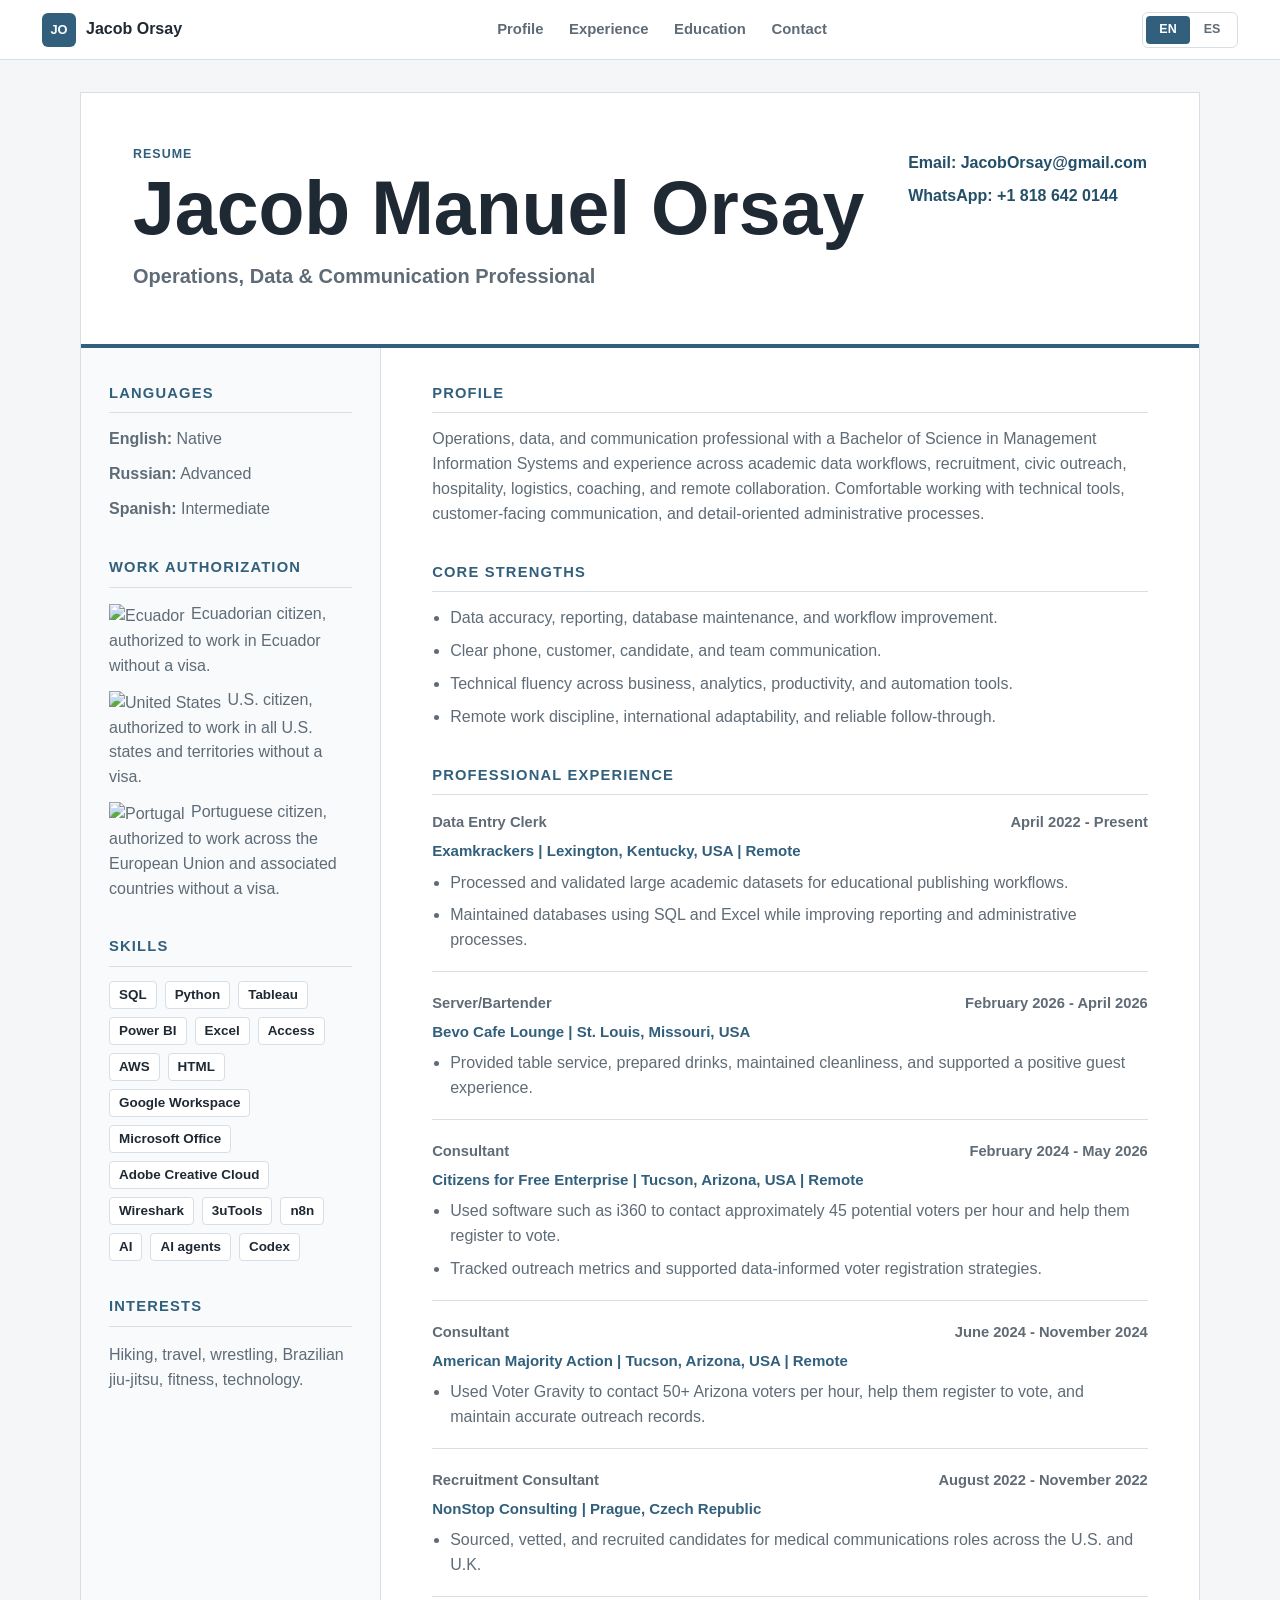
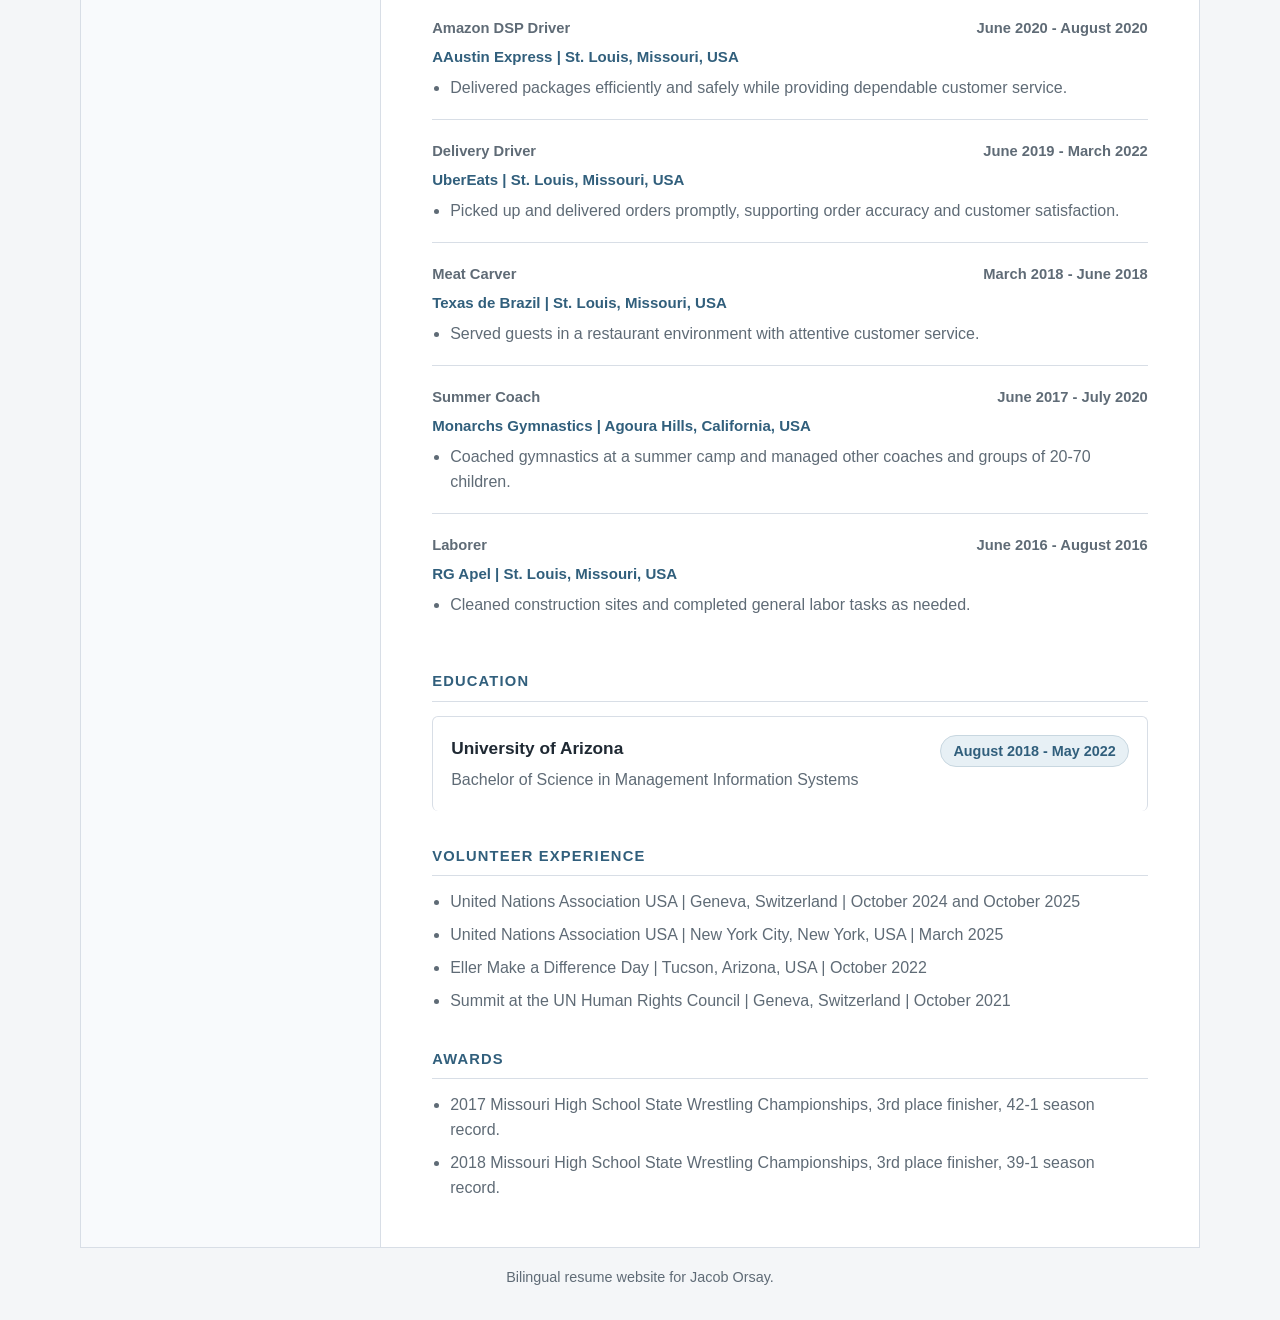
==== index.html @ 2559ca10 "Update index.html" ====
<!doctype html>
<html lang="en" data-language="en">
  <head>
    <meta charset="utf-8">
    <meta name="viewport" content="width=device-width, initial-scale=1">
    <title>Jacob Orsay | Resume</title>
    <meta
      name="description"
      content="Bilingual resume website for Jacob Orsay, focused on operations, data, communication, customer service, and remote collaboration."
    >
    <link rel="stylesheet" href="styles.css">
  </head>
  <body>
    <header class="site-header">
      <a class="brand" href="#top" aria-label="Jacob Orsay resume">
        <span class="brand-mark">JO</span>
        <span>Jacob Orsay</span>
      </a>
      <nav class="main-nav" aria-label="Primary navigation">
        <a href="#profile">
          <span class="lang-en">Profile</span>
          <span class="lang-es" hidden>Perfil</span>
        </a>
        <a href="#experience">
          <span class="lang-en">Experience</span>
          <span class="lang-es" hidden>Experiencia</span>
        </a>
        <a href="#education">
          <span class="lang-en">Education</span>
          <span class="lang-es" hidden>Educación</span>
        </a>
        <a href="#contact">
          <span class="lang-en">Contact</span>
          <span class="lang-es" hidden>Contacto</span>
        </a>
      </nav>
      <div class="language-toggle" aria-label="Language selector">
        <button class="language-option is-active" type="button" data-set-language="en" aria-pressed="true">EN</button>
        <button class="language-option" type="button" data-set-language="es" aria-pressed="false">ES</button>
      </div>
    </header>

    <main class="cv-page" id="top">
      <section class="cv-header">
        <div>
          <p class="kicker">
            <span class="lang-en">Resume</span>
            <span class="lang-es" hidden>Resumen Profesional</span>
          </p>
          <h1>Jacob Manuel Orsay</h1>
          <p class="headline">
            <span class="lang-en">Operations, Data & Communication Professional</span>
            <span class="lang-es" hidden>Profesional de Operaciones, Datos y Comunicación</span>
          </p>
        </div>
        <div class="contact-card" id="contact">
          <a href="mailto:JacobOrsay@gmail.com">Email: JacobOrsay@gmail.com</a>
          <a href="tel:+18186420144">WhatsApp: +1 818 642 0144</a>
        </div>
      </section>

      <div class="cv-layout">
        <aside class="sidebar" aria-label="Resume details">
          <section class="side-section">
            <h2>
              <span class="lang-en">Languages</span>
              <span class="lang-es" hidden>Idiomas</span>
            </h2>
            <ul class="plain-list">
              <li>
                <span class="lang-en"><strong>English:</strong> Native</span>
                <span class="lang-es" hidden><strong>Inglés:</strong> Nativo</span>
              </li>
              <li>
                <span class="lang-en"><strong>Russian:</strong> Advanced</span>
                <span class="lang-es" hidden><strong>Ruso:</strong> Avanzado</span>
              </li>
              <li>
                <span class="lang-en"><strong>Spanish:</strong> Intermediate</span>
                <span class="lang-es" hidden><strong>Español:</strong> Intermedio</span>
              </li>
            </ul>
          </section>

          <section class="side-section">
            <h2>
              <span class="lang-en">Work Authorization</span>
              <span class="lang-es" hidden>Autorización Laboral</span>
            </h2>
            <ul class="plain-list">
              <li>
                <span class="lang-en"><img src="https://cdn.jsdelivr.net/gh/lipis/flag-icons/flags/4x3/ec.svg" alt="Ecuador" style="width:1.2em;vertical-align:-0.15em;margin-right:0.4em;">Ecuadorian citizen, authorized to work in Ecuador without a visa.</span>
                <span class="lang-es" hidden><img src="https://cdn.jsdelivr.net/gh/lipis/flag-icons/flags/4x3/ec.svg" alt="Ecuador" style="width:1.2em;vertical-align:-0.15em;margin-right:0.4em;">Ciudadano ecuatoriano, autorizado para trabajar en Ecuador sin visa.</span>
              </li>
              <li>
                <span class="lang-en"><img src="https://cdn.jsdelivr.net/gh/lipis/flag-icons/flags/4x3/us.svg" alt="United States" style="width:1.2em;vertical-align:-0.15em;margin-right:0.4em;">U.S. citizen, authorized to work in all U.S. states and territories without a visa.</span>
                <span class="lang-es" hidden><img src="https://cdn.jsdelivr.net/gh/lipis/flag-icons/flags/4x3/us.svg" alt="United States" style="width:1.2em;vertical-align:-0.15em;margin-right:0.4em;">Ciudadano estadounidense, autorizado para trabajar en todos los estados y territorios de EE. UU. sin visa.</span>
              </li>
              <li>
                <span class="lang-en"><img src="https://cdn.jsdelivr.net/gh/lipis/flag-icons/flags/4x3/pt.svg" alt="Portugal" style="width:1.2em;vertical-align:-0.15em;margin-right:0.4em;">Portuguese citizen, authorized to work across the European Union and associated countries without a visa.</span>
                <span class="lang-es" hidden><img src="https://cdn.jsdelivr.net/gh/lipis/flag-icons/flags/4x3/pt.svg" alt="Portugal" style="width:1.2em;vertical-align:-0.15em;margin-right:0.4em;">Ciudadano portugués, autorizado para trabajar en la Unión Europea y países asociados sin visa.</span>
              </li>
            </ul>
          </section>

          <section class="side-section">
            <h2>
              <span class="lang-en">Skills</span>
              <span class="lang-es" hidden>Habilidades</span>
            </h2>
            <div class="skill-list" aria-label="Skills">
              <span>SQL</span>
              <span>Python</span>
              <span>Tableau</span>
              <span>Power BI</span>
              <span>Excel</span>
              <span>Access</span>
              <span>AWS</span>
              <span>HTML</span>
              <span>Google Workspace</span>
              <span>Microsoft Office</span>
              <span>Adobe Creative Cloud</span>
              <span>Wireshark</span>
              <span>3uTools</span>
              <span>n8n</span>
              <span>AI</span>
              <span>AI agents</span>
              <span>Codex</span>
            </div>
          </section>

          <section class="side-section">
            <h2>
              <span class="lang-en">Interests</span>
              <span class="lang-es" hidden>Intereses</span>
            </h2>
            <p>
              <span class="lang-en">Hiking, travel, wrestling, Brazilian jiu-jitsu, fitness, technology.</span>
              <span class="lang-es" hidden>Senderismo, viajes, lucha amateur, jiu-jitsu brasileño, fitness, tecnología.</span>
            </p>
          </section>
        </aside>

        <div class="main-column">
          <section class="cv-section" id="profile">
            <h2>
              <span class="lang-en">Profile</span>
              <span class="lang-es" hidden>Perfil</span>
            </h2>
            <p>
              <span class="lang-en">
                Operations, data, and communication professional with a Bachelor of Science in Management Information Systems
                and experience across academic data workflows, recruitment, civic outreach, hospitality, logistics, coaching,
                and remote collaboration. Comfortable working with technical tools, customer-facing communication, and
                detail-oriented administrative processes.
              </span>
              <span class="lang-es" hidden>
                Profesional de operaciones, datos y comunicación con licenciatura en Sistemas de Información Gerencial y
                experiencia en flujos de datos académicos, reclutamiento, alcance cívico, hospitalidad, logística, coaching y
                colaboración remota. Cómodo trabajando con herramientas técnicas, comunicación con clientes y procesos
                administrativos detallados.
              </span>
            </p>
          </section>

          <section class="cv-section">
            <h2>
              <span class="lang-en">Core Strengths</span>
              <span class="lang-es" hidden>Fortalezas Principales</span>
            </h2>
            <ul class="bullet-list">
              <li>
                <span class="lang-en">Data accuracy, reporting, database maintenance, and workflow improvement.</span>
                <span class="lang-es" hidden>Precisión de datos, reportes, mantenimiento de bases de datos y mejora de flujos de trabajo.</span>
              </li>
              <li>
                <span class="lang-en">Clear phone, customer, candidate, and team communication.</span>
                <span class="lang-es" hidden>Comunicación clara por teléfono, con clientes, candidatos y equipos.</span>
              </li>
              <li>
                <span class="lang-en">Technical fluency across business, analytics, productivity, and automation tools.</span>
                <span class="lang-es" hidden>Fluidez técnica en herramientas de negocio, análisis, productividad y automatización.</span>
              </li>
              <li>
                <span class="lang-en">Remote work discipline, international adaptability, and reliable follow-through.</span>
                <span class="lang-es" hidden>Disciplina en trabajo remoto, adaptabilidad internacional y seguimiento confiable.</span>
              </li>
            </ul>
          </section>

          <section class="cv-section" id="experience">
            <h2>
              <span class="lang-en">Professional Experience</span>
              <span class="lang-es" hidden>Experiencia Profesional</span>
            </h2>

            <article class="experience-item">
              <div class="entry-heading">
                <h3>
                  <span class="lang-en">Data Entry Clerk</span>
                  <span class="lang-es" hidden>Auxiliar de Datos</span>
                </h3>
                <span>April 2022 - Present</span>
              </div>
              <p class="entry-meta">Examkrackers | Lexington, Kentucky, USA | Remote</p>
              <ul class="bullet-list">
                <li>
                  <span class="lang-en">Processed and validated large academic datasets for educational publishing workflows.</span>
                  <span class="lang-es" hidden>Procesó y validó grandes conjuntos de datos académicos para flujos de publicación educativa.</span>
                </li>
                <li>
                  <span class="lang-en">Maintained databases using SQL and Excel while improving reporting and administrative processes.</span>
                  <span class="lang-es" hidden>Mantuvo bases de datos con SQL y Excel, mejorando reportes y procesos administrativos.</span>
                </li>
              </ul>
            </article>

            <article class="experience-item">
              <div class="entry-heading">
                <h3>
                  <span class="lang-en">Server/Bartender</span>
                  <span class="lang-es" hidden>Mesero/Bartender</span>
                </h3>
                <span>February 2026 - April 2026</span>
              </div>
              <p class="entry-meta">Bevo Cafe Lounge | St. Louis, Missouri, USA</p>
              <ul class="bullet-list">
                <li>
                  <span class="lang-en">Provided table service, prepared drinks, maintained cleanliness, and supported a positive guest experience.</span>
                  <span class="lang-es" hidden>Brindó servicio en mesa, preparó bebidas, mantuvo limpieza y apoyó una experiencia positiva para clientes.</span>
                </li>
              </ul>
            </article>

            <article class="experience-item">
              <div class="entry-heading">
                <h3>
                  <span class="lang-en">Consultant</span>
                  <span class="lang-es" hidden>Consultor</span>
                </h3>
                <span>February 2024 - May 2026</span>
              </div>
              <p class="entry-meta">Citizens for Free Enterprise | Tucson, Arizona, USA | Remote</p>
              <ul class="bullet-list">
                <li>
                  <span class="lang-en">Used software such as i360 to contact approximately 45 potential voters per hour and help them register to vote.</span>
                  <span class="lang-es" hidden>Usó software como i360 para contactar a aproximadamente 45 votantes potenciales por hora y ayudarlos a registrarse para votar.</span>
                </li>
                <li>
                  <span class="lang-en">Tracked outreach metrics and supported data-informed voter registration strategies.</span>
                  <span class="lang-es" hidden>Registró métricas de alcance y apoyó estrategias de registro de votantes basadas en datos.</span>
                </li>
              </ul>
            </article>

            <article class="experience-item">
              <div class="entry-heading">
                <h3>
                  <span class="lang-en">Consultant</span>
                  <span class="lang-es" hidden>Consultor</span>
                </h3>
                <span>June 2024 - November 2024</span>
              </div>
              <p class="entry-meta">American Majority Action | Tucson, Arizona, USA | Remote</p>
              <ul class="bullet-list">
                <li>
                  <span class="lang-en">Used Voter Gravity to contact 50+ Arizona voters per hour, help them register to vote, and maintain accurate outreach records.</span>
                  <span class="lang-es" hidden>Usó Voter Gravity para contactar a más de 50 votantes de Arizona por hora, ayudarlos a registrarse para votar y mantener registros precisos.</span>
                </li>
              </ul>
            </article>

            <article class="experience-item">
              <div class="entry-heading">
                <h3>
                  <span class="lang-en">Recruitment Consultant</span>
                  <span class="lang-es" hidden>Consultor de Reclutamiento</span>
                </h3>
                <span>August 2022 - November 2022</span>
              </div>
              <p class="entry-meta">NonStop Consulting | Prague, Czech Republic</p>
              <ul class="bullet-list">
                <li>
                  <span class="lang-en">Sourced, vetted, and recruited candidates for medical communications roles across the U.S. and U.K.</span>
                  <span class="lang-es" hidden>Buscó, evaluó y reclutó candidatos para puestos de comunicaciones médicas en EE. UU. y Reino Unido.</span>
                </li>
              </ul>
            </article>

            <article class="experience-item">
              <div class="entry-heading">
                <h3>
                  <span class="lang-en">Amazon DSP Driver</span>
                  <span class="lang-es" hidden>Conductor Amazon DSP</span>
                </h3>
                <span>June 2020 - August 2020</span>
              </div>
              <p class="entry-meta">AAustin Express | St. Louis, Missouri, USA</p>
              <ul class="bullet-list">
                <li>
                  <span class="lang-en">Delivered packages efficiently and safely while providing dependable customer service.</span>
                  <span class="lang-es" hidden>Entregó paquetes de forma eficiente y segura mientras brindaba servicio al cliente confiable.</span>
                </li>
              </ul>
            </article>

            <article class="experience-item">
              <div class="entry-heading">
                <h3>
                  <span class="lang-en">Delivery Driver</span>
                  <span class="lang-es" hidden>Repartidor</span>
                </h3>
                <span>June 2019 - March 2022</span>
              </div>
              <p class="entry-meta">UberEats | St. Louis, Missouri, USA</p>
              <ul class="bullet-list">
                <li>
                  <span class="lang-en">Picked up and delivered orders promptly, supporting order accuracy and customer satisfaction.</span>
                  <span class="lang-es" hidden>Recogió y entregó pedidos puntualmente, apoyando precisión y satisfacción del cliente.</span>
                </li>
              </ul>
            </article>

            <article class="experience-item">
              <div class="entry-heading">
                <h3>
                  <span class="lang-en">Meat Carver</span>
                  <span class="lang-es" hidden>Cortador de Carne</span>
                </h3>
                <span>March 2018 - June 2018</span>
              </div>
              <p class="entry-meta">Texas de Brazil | St. Louis, Missouri, USA</p>
              <ul class="bullet-list">
                <li>
                  <span class="lang-en">Served guests in a restaurant environment with attentive customer service.</span>
                  <span class="lang-es" hidden>Atendió a clientes en un restaurante con servicio cuidadoso.</span>
                </li>
              </ul>
            </article>

            <article class="experience-item">
              <div class="entry-heading">
                <h3>
                  <span class="lang-en">Summer Coach</span>
                  <span class="lang-es" hidden>Coach de Verano</span>
                </h3>
                <span>June 2017 - July 2020</span>
              </div>
              <p class="entry-meta">Monarchs Gymnastics | Agoura Hills, California, USA</p>
              <ul class="bullet-list">
                <li>
                  <span class="lang-en">Coached gymnastics at a summer camp and managed other coaches and groups of 20-70 children.</span>
                  <span class="lang-es" hidden>Entrenó gimnasia en un campamento de verano y manejó otros coaches y grupos de 20 a 70 niños.</span>
                </li>
              </ul>
            </article>

            <article class="experience-item">
              <div class="entry-heading">
                <h3>
                  <span class="lang-en">Laborer</span>
                  <span class="lang-es" hidden>Trabajador</span>
                </h3>
                <span>June 2016 - August 2016</span>
              </div>
              <p class="entry-meta">RG Apel | St. Louis, Missouri, USA</p>
              <ul class="bullet-list">
                <li>
                  <span class="lang-en">Cleaned construction sites and completed general labor tasks as needed.</span>
                  <span class="lang-es" hidden>Limpió sitios de construcción y completó tareas generales según las necesidades del equipo.</span>
                </li>
              </ul>
            </article>
          </section>

          <section class="cv-section" id="education">
            <h2>
              <span class="lang-en">Education</span>
              <span class="lang-es" hidden>Educación</span>
            </h2>
            <article class="education-entry">
              <div>
                <h3>University of Arizona</h3>
                <p>
                  <span class="lang-en">Bachelor of Science in Management Information Systems</span>
                  <span class="lang-es" hidden>Licenciatura en Sistemas de Información Gerencial</span>
                </p>
              </div>
              <span class="education-date">
                <span class="lang-en">August 2018 - May 2022</span>
                <span class="lang-es" hidden>Agosto 2018 - Mayo 2022</span>
              </span>
            </article>
          </section>

          <section class="cv-section">
            <h2>
              <span class="lang-en">Volunteer Experience</span>
              <span class="lang-es" hidden>Experiencia Voluntaria</span>
            </h2>
            <ul class="bullet-list">
              <li>
                <span class="lang-en">United Nations Association USA | Geneva, Switzerland | October 2024 and October 2025</span>
                <span class="lang-es" hidden>United Nations Association USA | Ginebra, Suiza | Octubre 2024 y Octubre 2025</span>
              </li>
              <li>
                <span class="lang-en">United Nations Association USA | New York City, New York, USA | March 2025</span>
                <span class="lang-es" hidden>United Nations Association USA | Nueva York, EE. UU. | Marzo 2025</span>
              </li>
              <li>
                <span class="lang-en">Eller Make a Difference Day | Tucson, Arizona, USA | October 2022</span>
                <span class="lang-es" hidden>Eller Make a Difference Day | Tucson, Arizona, EE. UU. | Octubre 2022</span>
              </li>
              <li>
                <span class="lang-en">Summit at the UN Human Rights Council | Geneva, Switzerland | October 2021</span>
                <span class="lang-es" hidden>Summit at the UN Human Rights Council | Ginebra, Suiza | Octubre 2021</span>
              </li>
            </ul>
          </section>

          <section class="cv-section">
            <h2>
              <span class="lang-en">Awards</span>
                <span class="lang-es" hidden>Reconocimientos</span>
            </h2>
            <ul class="bullet-list">
              <li>
                <span class="lang-en">2017 Missouri High School State Wrestling Championships, 3rd place finisher, 42-1 season record.</span>
                <span class="lang-es" hidden>2017 campeonato estatal de lucha amateur de Missouri, tercer lugar, récord de temporada 42-1.</span>
              </li>
              <li>
                <span class="lang-en">2018 Missouri High School State Wrestling Championships, 3rd place finisher, 39-1 season record.</span>
                <span class="lang-es" hidden>2018 campeonato estatal de lucha amateur de Missouri, tercer lugar, récord de temporada 39-1.</span>
              </li>
            </ul>
          </section>
        </div>
      </div>
    </main>

    <footer>
      <p>
        <span class="lang-en">Bilingual resume website for Jacob Orsay.</span>
        <span class="lang-es" hidden>Sitio de resumen profesional bilingüe para Jacob Orsay.</span>
      </p>
    </footer>

    <script src="script.js"></script>
  </body>
</html>
---- styles.css ----
:root {
  color-scheme: light;
  --ink: #1f2933;
  --muted: #5f6b76;
  --paper: #ffffff;
  --page: #f4f6f8;
  --panel: #f8fafc;
  --line: #d8dee6;
  --accent: #315f7c;
  --accent-soft: #e7f0f5;
  --link: #244f69;
  font-family: "Segoe UI", Arial, sans-serif;
}

* {
  box-sizing: border-box;
}

html {
  scroll-behavior: smooth;
}

body {
  margin: 0;
  background: var(--page);
  color: var(--ink);
  line-height: 1.55;
}

a {
  color: var(--link);
  text-decoration: none;
}

a:hover,
a:focus-visible {
  text-decoration: underline;
}

.site-header {
  position: sticky;
  top: 0;
  z-index: 10;
  display: grid;
  grid-template-columns: auto 1fr auto;
  align-items: center;
  gap: 20px;
  min-height: 60px;
  padding: 10px clamp(16px, 4vw, 42px);
  border-bottom: 1px solid var(--line);
  background: rgba(255, 255, 255, 0.96);
  backdrop-filter: blur(10px);
}

.brand {
  display: inline-flex;
  align-items: center;
  gap: 10px;
  color: var(--ink);
  font-weight: 700;
  text-decoration: none;
}

.brand-mark {
  display: grid;
  place-items: center;
  width: 34px;
  height: 34px;
  border-radius: 6px;
  background: var(--accent);
  color: #ffffff;
  font-size: 0.8rem;
  font-weight: 800;
}

.main-nav {
  display: flex;
  justify-content: center;
  gap: clamp(12px, 2vw, 28px);
  color: var(--muted);
  font-size: 0.93rem;
  font-weight: 600;
}

.main-nav a {
  color: inherit;
}

.language-toggle {
  display: inline-grid;
  grid-template-columns: 1fr 1fr;
  width: 96px;
  min-height: 36px;
  padding: 3px;
  border: 1px solid var(--line);
  border-radius: 6px;
  background: #ffffff;
}

.language-option {
  border: 0;
  border-radius: 4px;
  background: transparent;
  color: var(--muted);
  cursor: pointer;
  font: inherit;
  font-size: 0.78rem;
  font-weight: 800;
}

.language-option.is-active {
  background: var(--accent);
  color: #ffffff;
}

.cv-page {
  width: min(1120px, calc(100% - 32px));
  margin: 32px auto;
  border: 1px solid var(--line);
  background: var(--paper);
}

.cv-header {
  display: grid;
  grid-template-columns: minmax(0, 1fr) auto;
  gap: 24px;
  padding: clamp(28px, 5vw, 52px);
  border-bottom: 4px solid var(--accent);
}

.kicker {
  margin: 0 0 8px;
  color: var(--accent);
  font-size: 0.78rem;
  font-weight: 800;
  letter-spacing: 0.08em;
  text-transform: uppercase;
}

h1,
h2,
h3,
p {
  overflow-wrap: anywhere;
}

h1 {
  margin: 0;
  font-size: clamp(2.4rem, 6vw, 4.7rem);
  line-height: 0.96;
  letter-spacing: 0;
}

.headline {
  max-width: 760px;
  margin: 16px 0 0;
  color: var(--muted);
  font-size: clamp(1.02rem, 2vw, 1.25rem);
  font-weight: 600;
}

.contact-card {
  display: grid;
  align-content: start;
  gap: 8px;
  min-width: 230px;
  padding-top: 6px;
  font-weight: 700;
}

.cv-layout {
  display: grid;
  grid-template-columns: 300px minmax(0, 1fr);
}

.sidebar {
  padding: 34px 28px;
  border-right: 1px solid var(--line);
  background: var(--panel);
}

.main-column {
  padding: 34px clamp(26px, 4vw, 52px) 46px;
}

.side-section,
.cv-section {
  margin: 0 0 34px;
}

.side-section:last-child,
.cv-section:last-child {
  margin-bottom: 0;
}

.side-section h2,
.cv-section h2 {
  margin: 0 0 14px;
  padding-bottom: 8px;
  border-bottom: 1px solid var(--line);
  color: var(--accent);
  font-size: 0.92rem;
  letter-spacing: 0.08em;
  text-transform: uppercase;
}

.cv-section > p {
  margin: 0;
  color: var(--muted);
}

.plain-list,
.bullet-list {
  margin: 0;
  padding-left: 18px;
}

.plain-list {
  display: grid;
  gap: 10px;
  padding-left: 0;
  list-style: none;
}

.plain-list li,
.side-section p,
.bullet-list li {
  color: var(--muted);
}

.bullet-list {
  display: grid;
  gap: 8px;
}

.skill-list {
  display: flex;
  flex-wrap: wrap;
  gap: 8px;
}

.skill-list span {
  display: inline-flex;
  align-items: center;
  min-height: 28px;
  padding: 0 9px;
  border: 1px solid var(--line);
  border-radius: 4px;
  background: #ffffff;
  color: var(--ink);
  font-size: 0.84rem;
  font-weight: 600;
}

.experience-item,
.compact-entry,
.education-entry {
  padding: 18px 0;
  border-bottom: 1px solid var(--line);
}

.experience-item:first-of-type {
  padding-top: 0;
}

.experience-item:last-child,
.compact-entry:last-child,
.education-entry:last-child {
  border-bottom: 0;
}

.entry-heading {
  display: grid;
  grid-template-columns: minmax(0, 1fr) auto;
  gap: 16px;
  align-items: baseline;
}

.entry-heading h3,
.compact-entry h3 {
  margin: 0;
  font-size: 1.05rem;
}

.entry-heading span {
  color: var(--muted);
  font-size: 0.92rem;
  font-weight: 700;
  text-align: right;
}

.entry-meta {
  margin: 4px 0 8px;
  color: var(--accent);
  font-size: 0.94rem;
  font-weight: 700;
}

.compact-entry p {
  margin: 6px 0 0;
  color: var(--muted);
}

.education-entry {
  display: grid;
  grid-template-columns: minmax(0, 1fr) auto;
  gap: 18px;
  align-items: start;
  padding: 18px;
  border: 1px solid var(--line);
  border-radius: 6px;
  background: #ffffff;
}

.education-entry h3 {
  margin: 0;
  font-size: 1.08rem;
}

.education-entry p {
  margin: 6px 0 0;
  color: var(--muted);
}

.education-date {
  display: inline-flex;
  align-items: center;
  justify-content: center;
  min-height: 32px;
  padding: 0 12px;
  border: 1px solid #c8d7e0;
  border-radius: 999px;
  background: var(--accent-soft);
  color: var(--accent);
  font-size: 0.9rem;
  font-weight: 800;
  white-space: nowrap;
}

footer {
  width: min(1120px, calc(100% - 32px));
  margin: -14px auto 32px;
  color: var(--muted);
  font-size: 0.9rem;
  text-align: center;
}

footer p {
  margin: 0;
}

[hidden] {
  display: none !important;
}

@media (max-width: 860px) {
  .site-header {
    grid-template-columns: 1fr auto;
    gap: 12px;
  }

  .main-nav {
    grid-column: 1 / -1;
    justify-content: flex-start;
    overflow-x: auto;
    padding-bottom: 2px;
  }

  .cv-header,
  .cv-layout {
    grid-template-columns: 1fr;
  }

  .contact-card {
    min-width: 0;
  }

  .sidebar {
    border-right: 0;
    border-bottom: 1px solid var(--line);
  }
}

@media (max-width: 560px) {
  .site-header {
    padding: 10px 12px;
  }

  .brand span:last-child {
    display: none;
  }

  .main-nav {
    gap: 14px;
    font-size: 0.86rem;
  }

  .cv-page {
    width: 100%;
    margin: 0;
    border-right: 0;
    border-left: 0;
  }

  .cv-header,
  .sidebar,
  .main-column {
    padding: 24px 18px;
  }

  .entry-heading {
    grid-template-columns: 1fr;
    gap: 2px;
  }

  .entry-heading span {
    text-align: left;
  }

  .education-entry {
    grid-template-columns: 1fr;
    gap: 12px;
  }

  .education-date {
    width: fit-content;
  }

  footer {
    width: 100%;
    margin: 18px 0;
    padding: 0 18px;
  }
}
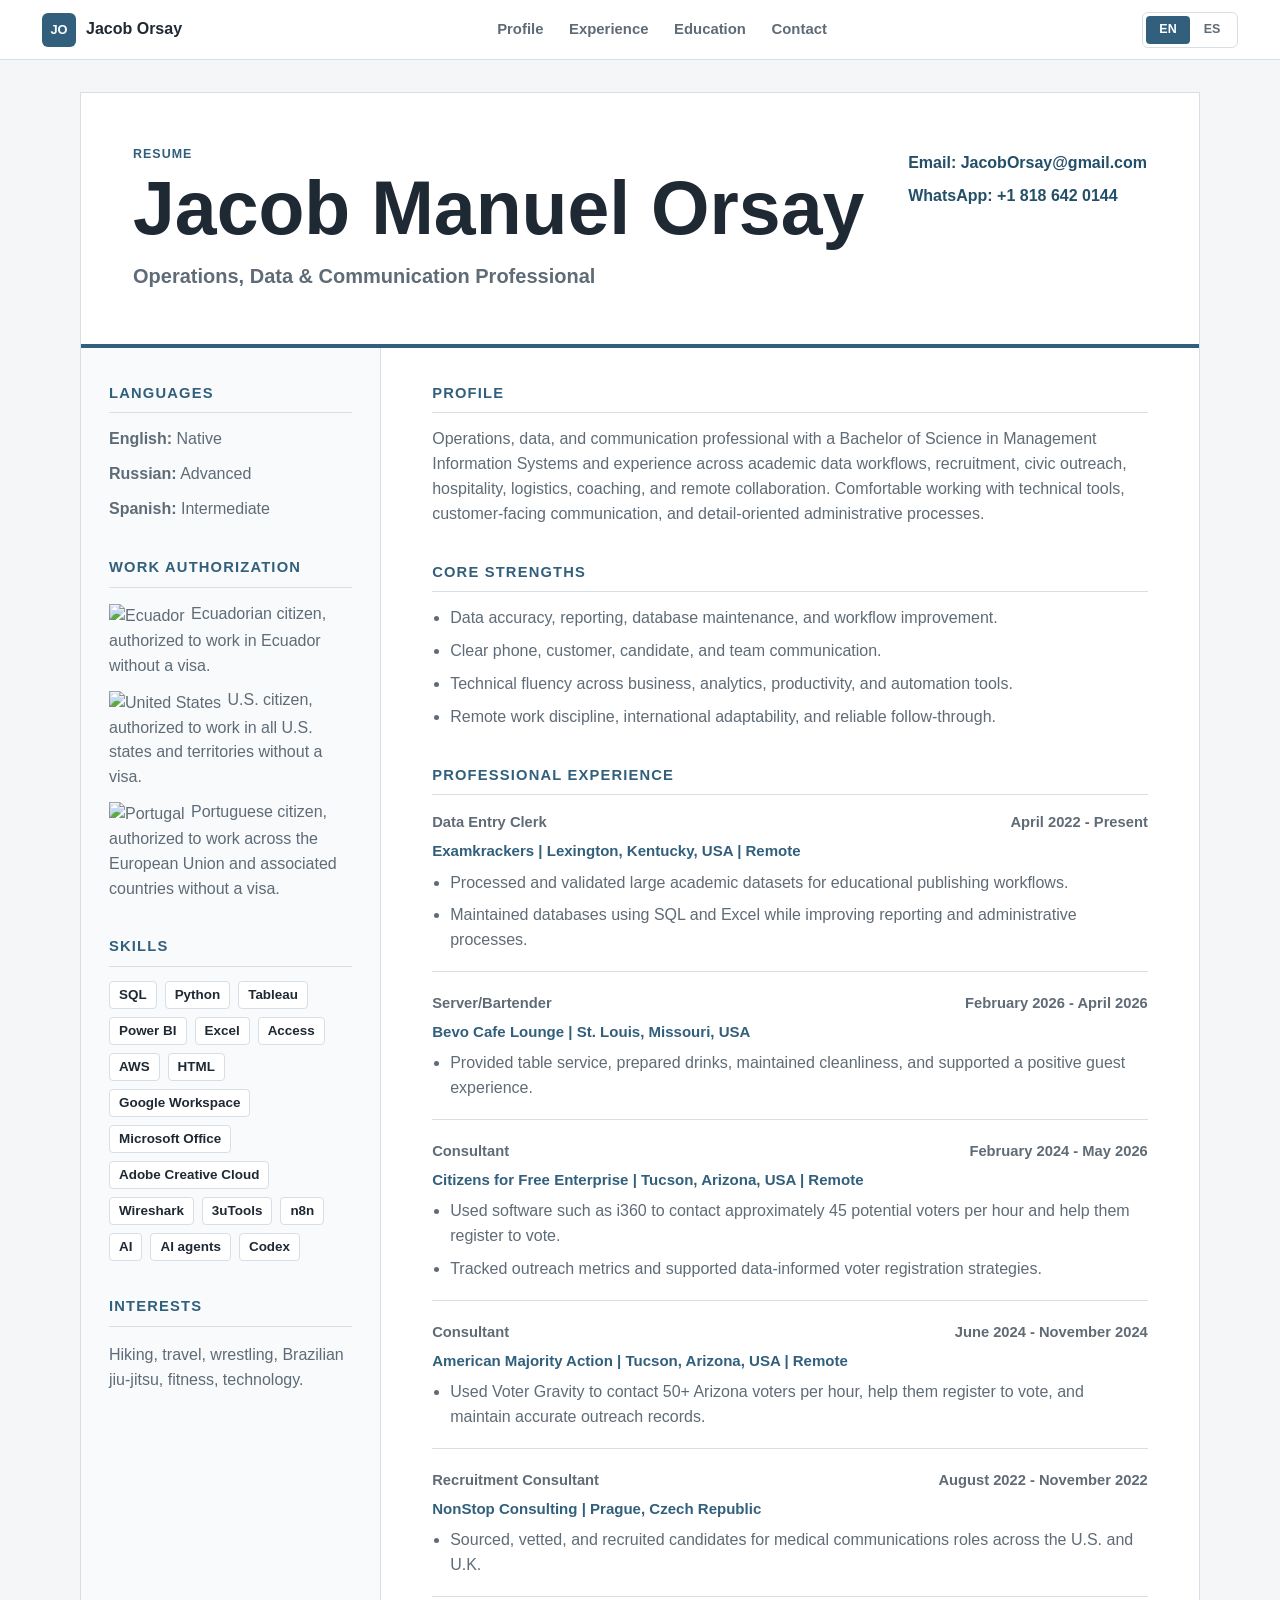
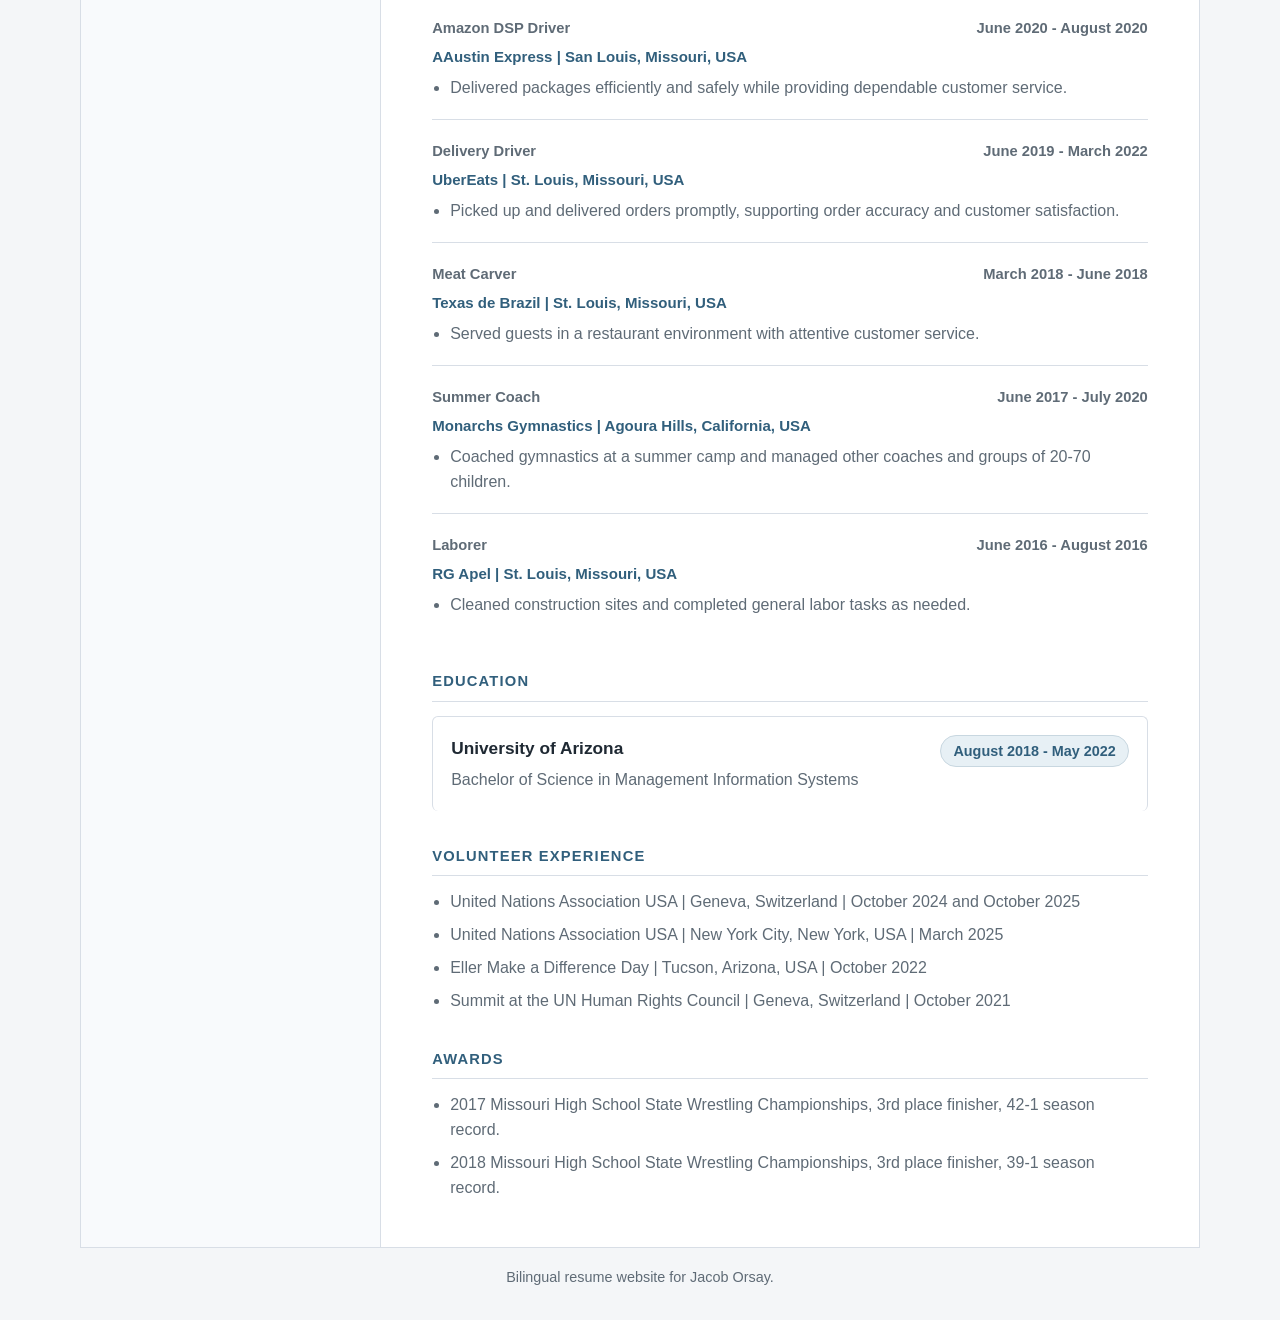
==== commit ea8e5f5a: "Update index.html" ====
--- a/index.html
+++ b/index.html
@@ -200,9 +200,13 @@
                   <span class="lang-en">Data Entry Clerk</span>
                   <span class="lang-es" hidden>Auxiliar de Datos</span>
                 </h3>
-                <span>April 2022 - Present</span>
-              </div>
-              <p class="entry-meta">Examkrackers | Lexington, Kentucky, USA | Remote</p>
+                <span class="lang-en">April 2022 - Present</span>
+                <span class="lang-es" hidden>Abril 2022 - Presente</span>
+              </div>
+              <p class="entry-meta">
+                 <span class="lang-en">Examkrackers | Lexington, Kentucky, USA | Remote</span>
+                <span class="lang-es" hidden>Examkrackers | Lexington, Kentucky, EE.UU | Remoto</span>
+              </p>
               <ul class="bullet-list">
                 <li>
                   <span class="lang-en">Processed and validated large academic datasets for educational publishing workflows.</span>
@@ -221,9 +225,13 @@
                   <span class="lang-en">Server/Bartender</span>
                   <span class="lang-es" hidden>Mesero/Bartender</span>
                 </h3>
-                <span>February 2026 - April 2026</span>
-              </div>
-              <p class="entry-meta">Bevo Cafe Lounge | St. Louis, Missouri, USA</p>
+                <span class="lang-en">February 2026 - April 2026</span>
+                <span class="lang-es" hidden>Febrero 2026 - Abril 2026</span>
+              </div>
+              <p class="entry-meta">
+                <span class="lang-en">Bevo Cafe Lounge | St. Louis, Missouri, USA</span>
+                <span class="lang-es" hidden>Bevo Cafe Lounge | San Louis, Misuri, EE.UU</span>
+              </p>
               <ul class="bullet-list">
                 <li>
                   <span class="lang-en">Provided table service, prepared drinks, maintained cleanliness, and supported a positive guest experience.</span>
@@ -238,9 +246,13 @@
                   <span class="lang-en">Consultant</span>
                   <span class="lang-es" hidden>Consultor</span>
                 </h3>
-                <span>February 2024 - May 2026</span>
-              </div>
-              <p class="entry-meta">Citizens for Free Enterprise | Tucson, Arizona, USA | Remote</p>
+                <span class="lang-en">February 2024 - May 2026</span>
+                <span class="lang-es" hidden>Febrero 2024 - Mayo 2026</span>
+              </div>
+              <p class="entry-meta">
+                <span class="lang-en">Citizens for Free Enterprise | Tucson, Arizona, USA | Remote</span>
+                <span class="lang-es" hidden>Citizens for Free Enterprise | Tucson, Arizona, EE.UU | Remoto</span>
+              </p>
               <ul class="bullet-list">
                 <li>
                   <span class="lang-en">Used software such as i360 to contact approximately 45 potential voters per hour and help them register to vote.</span>
@@ -259,9 +271,13 @@
                   <span class="lang-en">Consultant</span>
                   <span class="lang-es" hidden>Consultor</span>
                 </h3>
-                <span>June 2024 - November 2024</span>
-              </div>
-              <p class="entry-meta">American Majority Action | Tucson, Arizona, USA | Remote</p>
+                <span class="lang-en">June 2024 - November 2024</span>
+                <span class="lang-es" hidden>Junio 2024 - Noviembre 2024</span>
+              </div>
+              <p class="entry-meta">
+                <span class="lang-en">American Majority Action | Tucson, Arizona, USA | Remote</span>
+                <span class="lang-es" hidden>American Majority Action | Tucson, Arizona, EE.UU | Remoto</span>
+              </p>
               <ul class="bullet-list">
                 <li>
                   <span class="lang-en">Used Voter Gravity to contact 50+ Arizona voters per hour, help them register to vote, and maintain accurate outreach records.</span>
@@ -276,9 +292,13 @@
                   <span class="lang-en">Recruitment Consultant</span>
                   <span class="lang-es" hidden>Consultor de Reclutamiento</span>
                 </h3>
-                <span>August 2022 - November 2022</span>
-              </div>
-              <p class="entry-meta">NonStop Consulting | Prague, Czech Republic</p>
+                <span class="lang-en">August 2022 - November 2022</span>
+                <span class="lang-es" hidden>Agosto 2022 - Noviembre 2022</span>
+              </div>
+              <p class="entry-meta">
+                <span class="lang-en">NonStop Consulting | Prague, Czech Republic</span>
+                <span class="lang-es" hidden>NonStop Consulting | Praga, República Checa</span>
+              </p>
               <ul class="bullet-list">
                 <li>
                   <span class="lang-en">Sourced, vetted, and recruited candidates for medical communications roles across the U.S. and U.K.</span>
@@ -293,9 +313,13 @@
                   <span class="lang-en">Amazon DSP Driver</span>
                   <span class="lang-es" hidden>Conductor Amazon DSP</span>
                 </h3>
-                <span>June 2020 - August 2020</span>
-              </div>
-              <p class="entry-meta">AAustin Express | St. Louis, Missouri, USA</p>
+                <span class="lang-en">June 2020 - August 2020</span>
+                <span class="lang-es" hidden>Junio 2020 - Agosto 2020</span>
+              </div>
+              <p class="entry-meta">
+                <span class="lang-en">AAustin Express | San Louis, Missouri, USA</span>
+                <span class="lang-es" hidden>AAustin Express | San Louis, Misuri, EE.UU</span>
+              </p>
               <ul class="bullet-list">
                 <li>
                   <span class="lang-en">Delivered packages efficiently and safely while providing dependable customer service.</span>
@@ -310,9 +334,13 @@
                   <span class="lang-en">Delivery Driver</span>
                   <span class="lang-es" hidden>Repartidor</span>
                 </h3>
-                <span>June 2019 - March 2022</span>
-              </div>
-              <p class="entry-meta">UberEats | St. Louis, Missouri, USA</p>
+                <span class="lang-en">June 2019 - March 2022</span>
+                <span class="lang-es" hidden>Junio 2019 - Marzo 2022</span>
+              </div>
+              <p class="entry-meta">
+                <span class="lang-en">UberEats | St. Louis, Missouri, USA</span>
+                <span class="lang-es" hidden>UberEats | San Louis, Misuri, EE.UU</span>
+              </p>
               <ul class="bullet-list">
                 <li>
                   <span class="lang-en">Picked up and delivered orders promptly, supporting order accuracy and customer satisfaction.</span>
@@ -327,9 +355,13 @@
                   <span class="lang-en">Meat Carver</span>
                   <span class="lang-es" hidden>Cortador de Carne</span>
                 </h3>
-                <span>March 2018 - June 2018</span>
-              </div>
-              <p class="entry-meta">Texas de Brazil | St. Louis, Missouri, USA</p>
+                <span class="lang-en">March 2018 - June 2018</span>
+                <span class="lang-es" hidden>Marzo 2018 - Junio 2018</span>
+              </div>
+              <p class="entry-meta">
+                <span class="lang-en">Texas de Brazil | St. Louis, Missouri, USA</span>
+                <span class="lang-es" hidden>Texas de Brazil | San Louis, Misuri, EE.UU</span>
+              </p>
               <ul class="bullet-list">
                 <li>
                   <span class="lang-en">Served guests in a restaurant environment with attentive customer service.</span>
@@ -344,9 +376,13 @@
                   <span class="lang-en">Summer Coach</span>
                   <span class="lang-es" hidden>Coach de Verano</span>
                 </h3>
-                <span>June 2017 - July 2020</span>
-              </div>
-              <p class="entry-meta">Monarchs Gymnastics | Agoura Hills, California, USA</p>
+                <span class="lang-en">June 2017 - July 2020</span>
+                <span class="lang-es" hidden>Junio 2017 - Julio 2020</span>
+              </div>
+              <p class="entry-meta">
+                <span class="lang-en">Monarchs Gymnastics | Agoura Hills, California, USA</span>
+                <span class="lang-es" hidden>Monarchs Gymnastics | Agoura Hills, California, EE.UU</span>
+              </p>
               <ul class="bullet-list">
                 <li>
                   <span class="lang-en">Coached gymnastics at a summer camp and managed other coaches and groups of 20-70 children.</span>
@@ -361,9 +397,13 @@
                   <span class="lang-en">Laborer</span>
                   <span class="lang-es" hidden>Trabajador</span>
                 </h3>
-                <span>June 2016 - August 2016</span>
-              </div>
-              <p class="entry-meta">RG Apel | St. Louis, Missouri, USA</p>
+                <span class="lang-en">June 2016 - August 2016</span>
+                <span class="lang-es" hidden>Junio 2016 - Agosto 2016</span>
+              </div>
+              <p class="entry-meta">
+                <span class="lang-en">RG Apel | St. Louis, Missouri, USA</span>
+                <span class="lang-es" hidden>RG Apel | San Louis, Misuri, EE.UU</span>
+              </p>
               <ul class="bullet-list">
                 <li>
                   <span class="lang-en">Cleaned construction sites and completed general labor tasks as needed.</span>
@@ -380,7 +420,10 @@
             </h2>
             <article class="education-entry">
               <div>
-                <h3>University of Arizona</h3>
+                <h3>
+                  <span class="lang-en">University of Arizona</span>
+                  <span class="lang-es" hidden>Universidad de Arizona</span>
+                </h3>
                 <p>
                   <span class="lang-en">Bachelor of Science in Management Information Systems</span>
                   <span class="lang-es" hidden>Licenciatura en Sistemas de Información Gerencial</span>
@@ -426,11 +469,11 @@
             <ul class="bullet-list">
               <li>
                 <span class="lang-en">2017 Missouri High School State Wrestling Championships, 3rd place finisher, 42-1 season record.</span>
-                <span class="lang-es" hidden>2017 campeonato estatal de lucha amateur de Missouri, tercer lugar, récord de temporada 42-1.</span>
+                <span class="lang-es" hidden>2017 campeonato estatal de lucha amateur de Misuri, tercer lugar, récord de temporada 42-1.</span>
               </li>
               <li>
                 <span class="lang-en">2018 Missouri High School State Wrestling Championships, 3rd place finisher, 39-1 season record.</span>
-                <span class="lang-es" hidden>2018 campeonato estatal de lucha amateur de Missouri, tercer lugar, récord de temporada 39-1.</span>
+                <span class="lang-es" hidden>2018 campeonato estatal de lucha amateur de Misuri, tercer lugar, récord de temporada 39-1.</span>
               </li>
             </ul>
           </section>
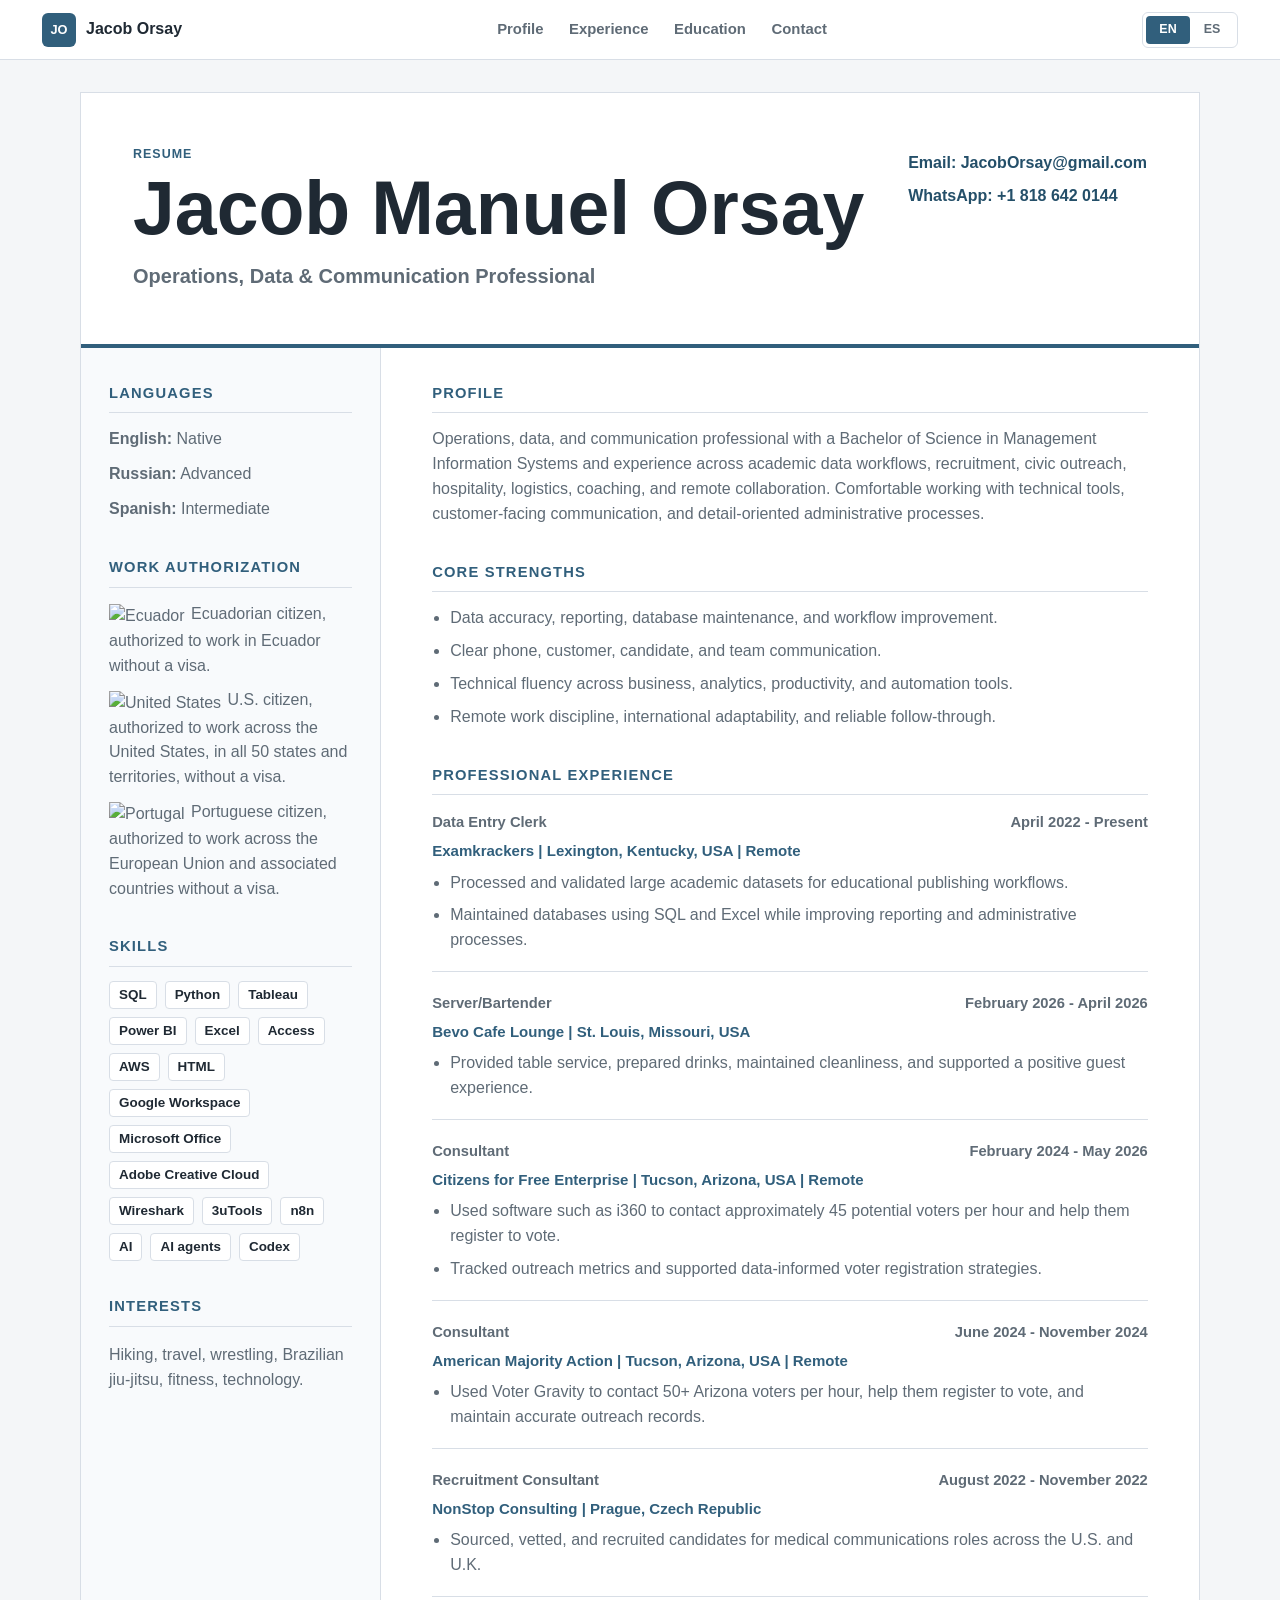
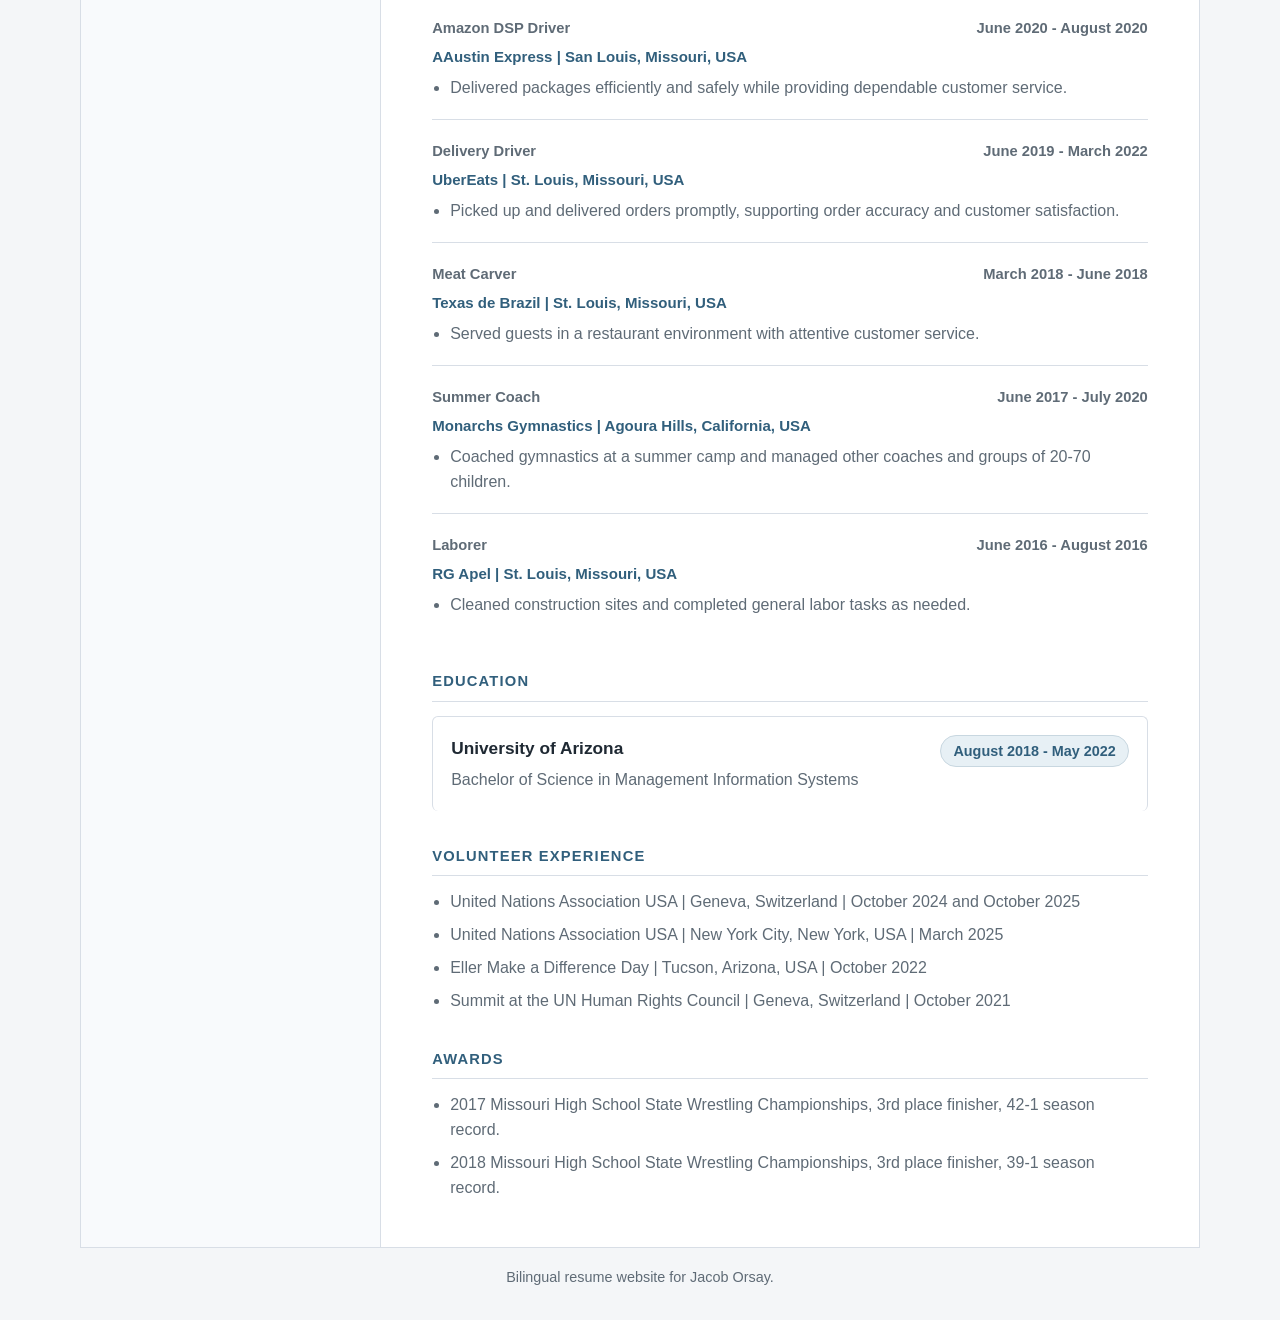
==== commit 8e554089: "Update index.html" ====
--- a/index.html
+++ b/index.html
@@ -93,8 +93,8 @@
                 <span class="lang-es" hidden><img src="https://cdn.jsdelivr.net/gh/lipis/flag-icons/flags/4x3/ec.svg" alt="Ecuador" style="width:1.2em;vertical-align:-0.15em;margin-right:0.4em;">Ciudadano ecuatoriano, autorizado para trabajar en Ecuador sin visa.</span>
               </li>
               <li>
-                <span class="lang-en"><img src="https://cdn.jsdelivr.net/gh/lipis/flag-icons/flags/4x3/us.svg" alt="United States" style="width:1.2em;vertical-align:-0.15em;margin-right:0.4em;">U.S. citizen, authorized to work in all U.S. states and territories without a visa.</span>
-                <span class="lang-es" hidden><img src="https://cdn.jsdelivr.net/gh/lipis/flag-icons/flags/4x3/us.svg" alt="United States" style="width:1.2em;vertical-align:-0.15em;margin-right:0.4em;">Ciudadano estadounidense, autorizado para trabajar en todos los estados y territorios de EE. UU. sin visa.</span>
+                <span class="lang-en"><img src="https://cdn.jsdelivr.net/gh/lipis/flag-icons/flags/4x3/us.svg" alt="United States" style="width:1.2em;vertical-align:-0.15em;margin-right:0.4em;">U.S. citizen, authorized to work across the United States, in all 50 states and territories, without a visa.</span>
+                <span class="lang-es" hidden><img src="https://cdn.jsdelivr.net/gh/lipis/flag-icons/flags/4x3/us.svg" alt="United States" style="width:1.2em;vertical-align:-0.15em;margin-right:0.4em;">Ciudadano estadounidense, autorizado para trabajar en todo Estados Unidos, en los 50 estados y territorios, sin visa.</span>
               </li>
               <li>
                 <span class="lang-en"><img src="https://cdn.jsdelivr.net/gh/lipis/flag-icons/flags/4x3/pt.svg" alt="Portugal" style="width:1.2em;vertical-align:-0.15em;margin-right:0.4em;">Portuguese citizen, authorized to work across the European Union and associated countries without a visa.</span>
@@ -204,8 +204,8 @@
                 <span class="lang-es" hidden>Abril 2022 - Presente</span>
               </div>
               <p class="entry-meta">
-                 <span class="lang-en">Examkrackers | Lexington, Kentucky, USA | Remote</span>
-                <span class="lang-es" hidden>Examkrackers | Lexington, Kentucky, EE.UU | Remoto</span>
+              <span class="lang-en">Examkrackers | Lexington, Kentucky, USA | Remote</span>
+              <span class="lang-es" hidden>Examkrackers | Lexington, Kentucky, EE. UU. | Remoto</span>
               </p>
               <ul class="bullet-list">
                 <li>
@@ -230,7 +230,7 @@
               </div>
               <p class="entry-meta">
                 <span class="lang-en">Bevo Cafe Lounge | St. Louis, Missouri, USA</span>
-                <span class="lang-es" hidden>Bevo Cafe Lounge | San Louis, Misuri, EE.UU</span>
+                <span class="lang-es" hidden>Bevo Cafe Lounge | San Louis, Misuri, EE. UU.</span>
               </p>
               <ul class="bullet-list">
                 <li>
@@ -251,7 +251,7 @@
               </div>
               <p class="entry-meta">
                 <span class="lang-en">Citizens for Free Enterprise | Tucson, Arizona, USA | Remote</span>
-                <span class="lang-es" hidden>Citizens for Free Enterprise | Tucson, Arizona, EE.UU | Remoto</span>
+                <span class="lang-es" hidden>Citizens for Free Enterprise | Tucson, Arizona, EE. UU. | Remoto</span>
               </p>
               <ul class="bullet-list">
                 <li>
@@ -276,7 +276,7 @@
               </div>
               <p class="entry-meta">
                 <span class="lang-en">American Majority Action | Tucson, Arizona, USA | Remote</span>
-                <span class="lang-es" hidden>American Majority Action | Tucson, Arizona, EE.UU | Remoto</span>
+                <span class="lang-es" hidden>American Majority Action | Tucson, Arizona, EE. UU. | Remoto</span>
               </p>
               <ul class="bullet-list">
                 <li>
@@ -318,7 +318,7 @@
               </div>
               <p class="entry-meta">
                 <span class="lang-en">AAustin Express | San Louis, Missouri, USA</span>
-                <span class="lang-es" hidden>AAustin Express | San Louis, Misuri, EE.UU</span>
+                <span class="lang-es" hidden>AAustin Express | San Louis, Misuri, EE. UU.</span>
               </p>
               <ul class="bullet-list">
                 <li>
@@ -339,7 +339,7 @@
               </div>
               <p class="entry-meta">
                 <span class="lang-en">UberEats | St. Louis, Missouri, USA</span>
-                <span class="lang-es" hidden>UberEats | San Louis, Misuri, EE.UU</span>
+                <span class="lang-es" hidden>UberEats | San Louis, Misuri, EE. UU.</span>
               </p>
               <ul class="bullet-list">
                 <li>
@@ -360,7 +360,7 @@
               </div>
               <p class="entry-meta">
                 <span class="lang-en">Texas de Brazil | St. Louis, Missouri, USA</span>
-                <span class="lang-es" hidden>Texas de Brazil | San Louis, Misuri, EE.UU</span>
+                <span class="lang-es" hidden>Texas de Brazil | San Louis, Misuri, EE. UU.</span>
               </p>
               <ul class="bullet-list">
                 <li>
@@ -381,7 +381,7 @@
               </div>
               <p class="entry-meta">
                 <span class="lang-en">Monarchs Gymnastics | Agoura Hills, California, USA</span>
-                <span class="lang-es" hidden>Monarchs Gymnastics | Agoura Hills, California, EE.UU</span>
+                <span class="lang-es" hidden>Monarchs Gymnastics | Agoura Hills, California, EE. UU.</span>
               </p>
               <ul class="bullet-list">
                 <li>
@@ -402,7 +402,7 @@
               </div>
               <p class="entry-meta">
                 <span class="lang-en">RG Apel | St. Louis, Missouri, USA</span>
-                <span class="lang-es" hidden>RG Apel | San Louis, Misuri, EE.UU</span>
+                <span class="lang-es" hidden>RG Apel | San Louis, Misuri, EE. UU.</span>
               </p>
               <ul class="bullet-list">
                 <li>
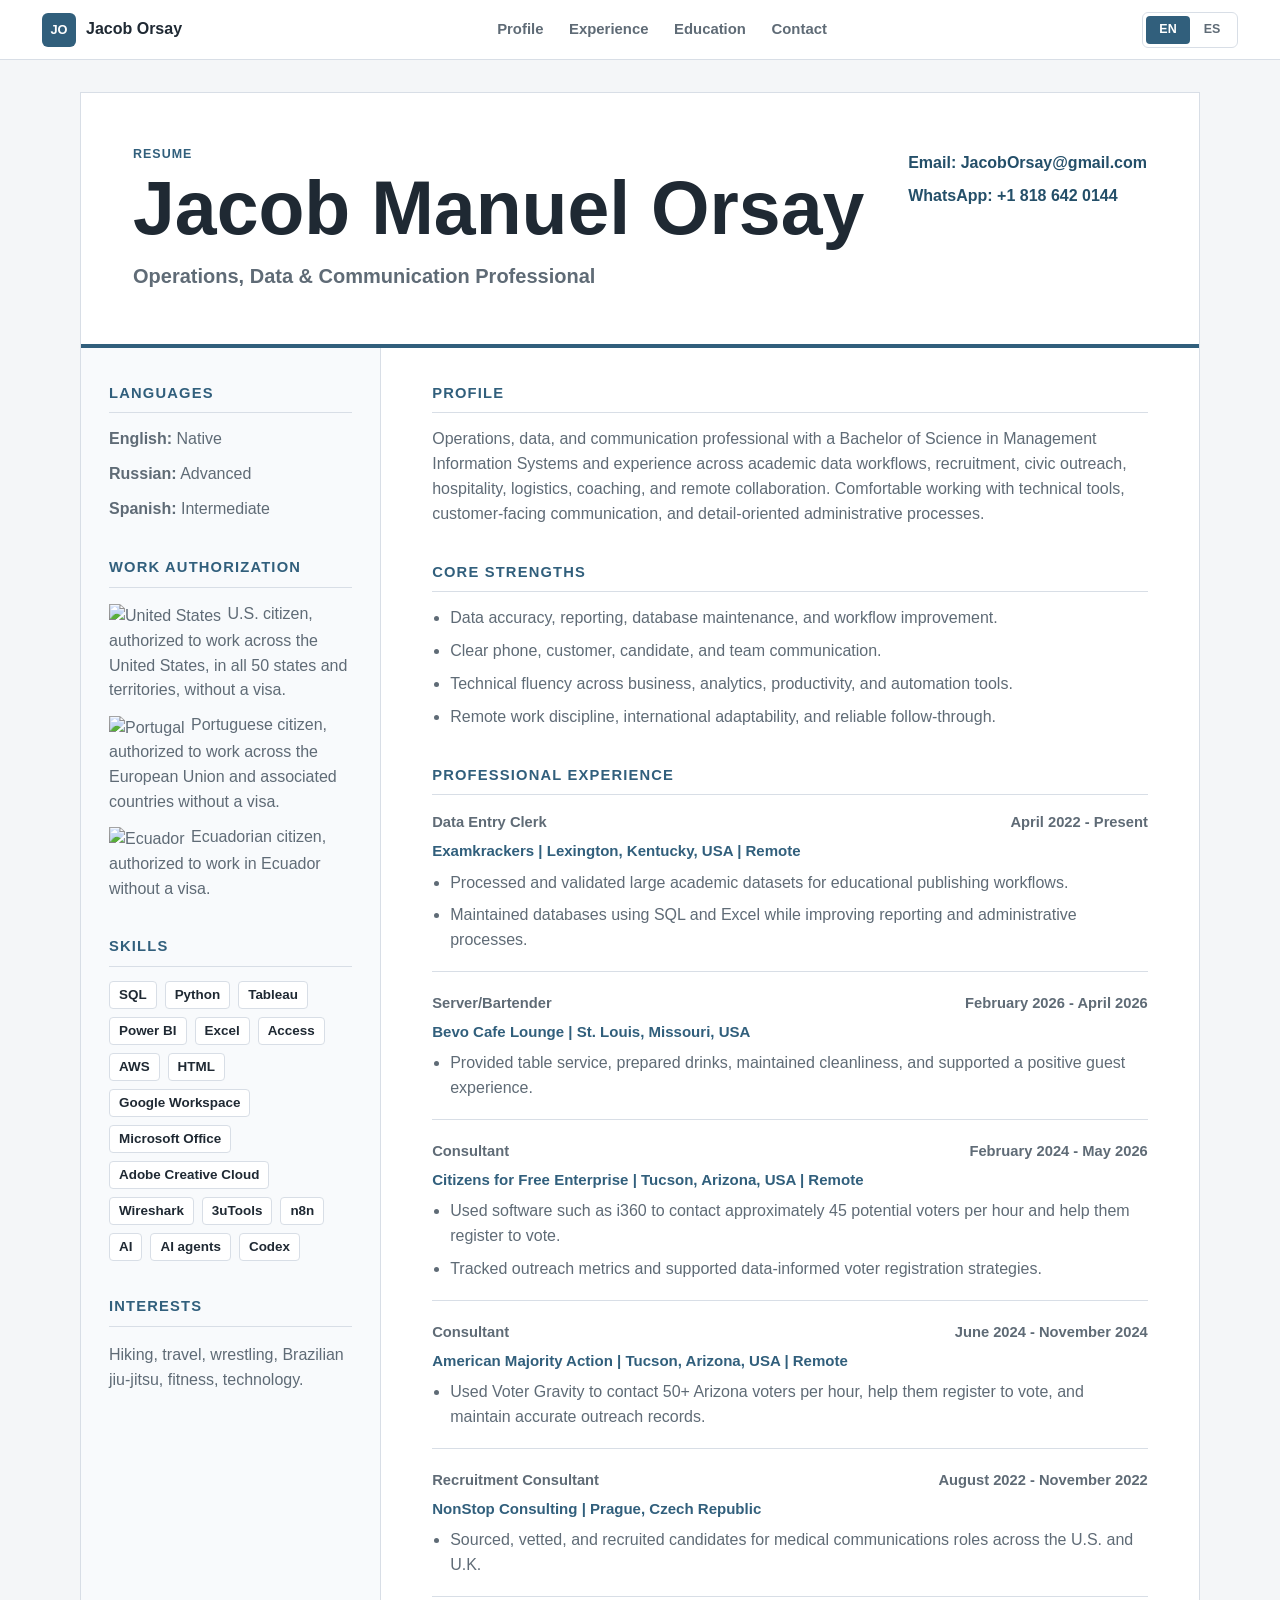
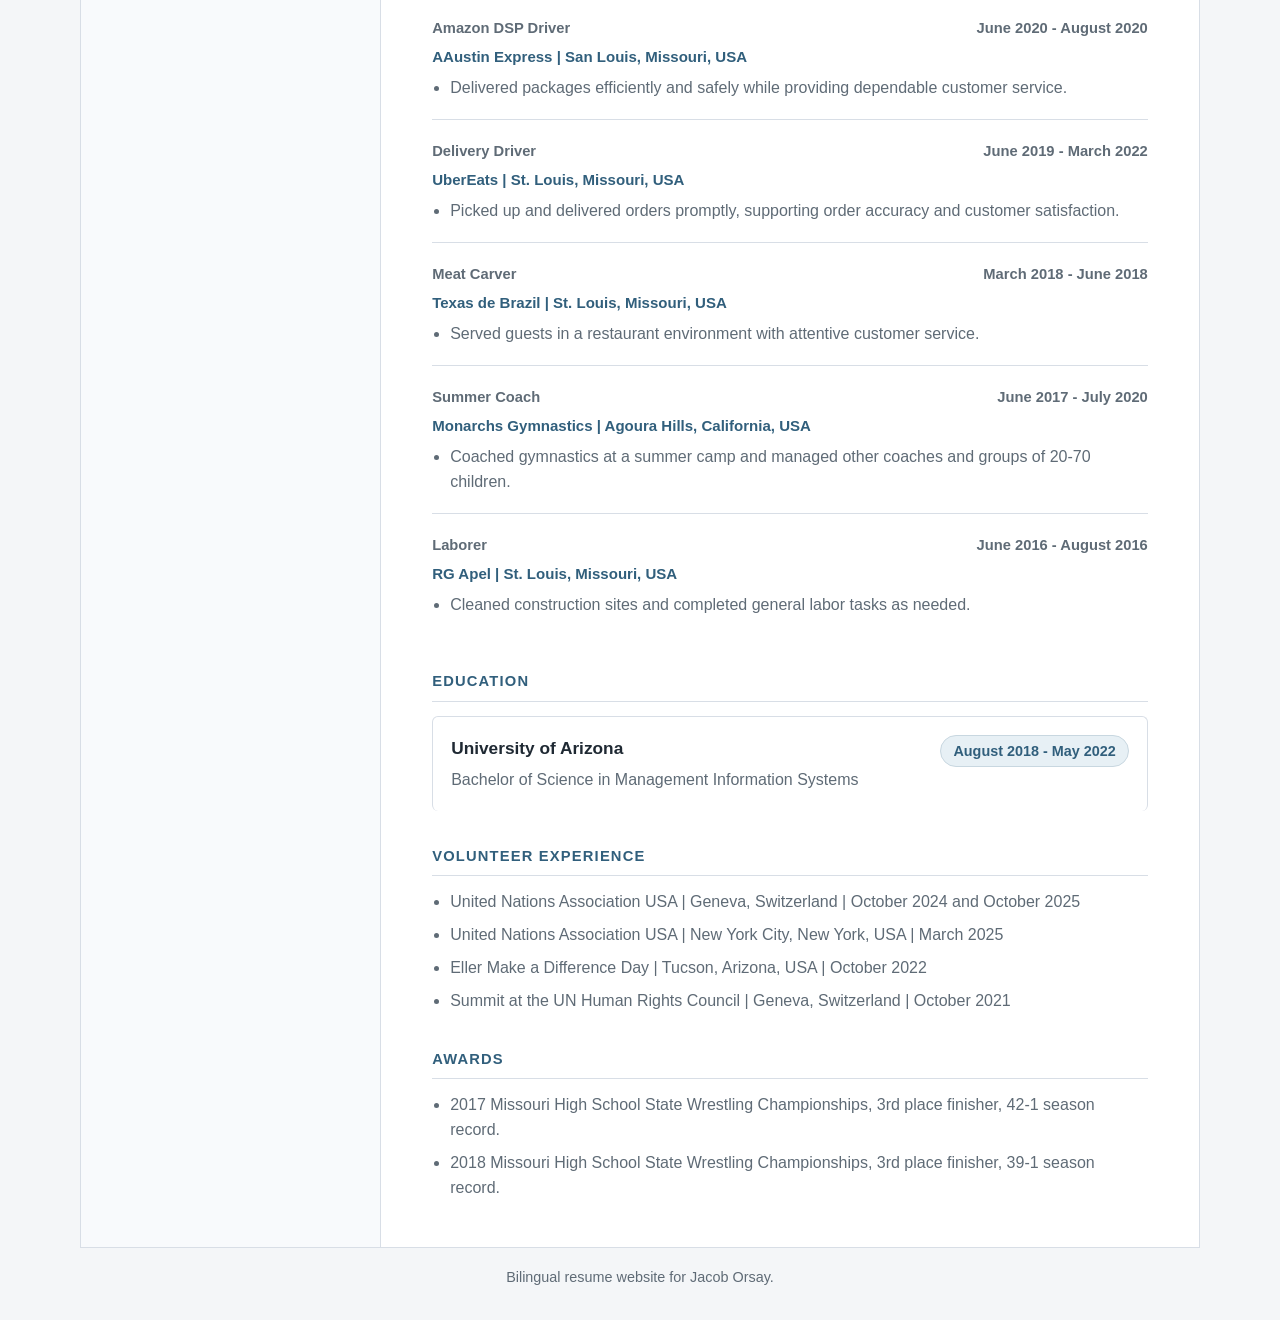
==== commit b2d33e21: "Update index.html" ====
--- a/index.html
+++ b/index.html
@@ -89,16 +89,16 @@
             </h2>
             <ul class="plain-list">
               <li>
+                <span class="lang-en"><img src="https://cdn.jsdelivr.net/gh/lipis/flag-icons/flags/4x3/us.svg" alt="United States" style="width:1.2em;vertical-align:-0.15em;margin-right:0.4em;">U.S. citizen, authorized to work across the United States, in all 50 states and territories, without a visa.</span>
+                <span class="lang-es" hidden><img src="https://cdn.jsdelivr.net/gh/lipis/flag-icons/flags/4x3/us.svg" alt="United States" style="width:1.2em;vertical-align:-0.15em;margin-right:0.4em;">Ciudadano estadounidense, autorizado para trabajar en todo Estados Unidos, en los 50 estados y territorios, sin visa.</span>
+              </li>
+              <li>
+                <span class="lang-en"><img src="https://cdn.jsdelivr.net/gh/lipis/flag-icons/flags/4x3/pt.svg" alt="Portugal" style="width:1.2em;vertical-align:-0.15em;margin-right:0.4em;">Portuguese citizen, authorized to work across the European Union and associated countries without a visa.</span>
+                <span class="lang-es" hidden><img src="https://cdn.jsdelivr.net/gh/lipis/flag-icons/flags/4x3/pt.svg" alt="Portugal" style="width:1.2em;vertical-align:-0.15em;margin-right:0.4em;">Ciudadano portugués, autorizado para trabajar en la Unión Europea y países asociados sin visa.</span>
+              </li>
+               <li>
                 <span class="lang-en"><img src="https://cdn.jsdelivr.net/gh/lipis/flag-icons/flags/4x3/ec.svg" alt="Ecuador" style="width:1.2em;vertical-align:-0.15em;margin-right:0.4em;">Ecuadorian citizen, authorized to work in Ecuador without a visa.</span>
                 <span class="lang-es" hidden><img src="https://cdn.jsdelivr.net/gh/lipis/flag-icons/flags/4x3/ec.svg" alt="Ecuador" style="width:1.2em;vertical-align:-0.15em;margin-right:0.4em;">Ciudadano ecuatoriano, autorizado para trabajar en Ecuador sin visa.</span>
-              </li>
-              <li>
-                <span class="lang-en"><img src="https://cdn.jsdelivr.net/gh/lipis/flag-icons/flags/4x3/us.svg" alt="United States" style="width:1.2em;vertical-align:-0.15em;margin-right:0.4em;">U.S. citizen, authorized to work across the United States, in all 50 states and territories, without a visa.</span>
-                <span class="lang-es" hidden><img src="https://cdn.jsdelivr.net/gh/lipis/flag-icons/flags/4x3/us.svg" alt="United States" style="width:1.2em;vertical-align:-0.15em;margin-right:0.4em;">Ciudadano estadounidense, autorizado para trabajar en todo Estados Unidos, en los 50 estados y territorios, sin visa.</span>
-              </li>
-              <li>
-                <span class="lang-en"><img src="https://cdn.jsdelivr.net/gh/lipis/flag-icons/flags/4x3/pt.svg" alt="Portugal" style="width:1.2em;vertical-align:-0.15em;margin-right:0.4em;">Portuguese citizen, authorized to work across the European Union and associated countries without a visa.</span>
-                <span class="lang-es" hidden><img src="https://cdn.jsdelivr.net/gh/lipis/flag-icons/flags/4x3/pt.svg" alt="Portugal" style="width:1.2em;vertical-align:-0.15em;margin-right:0.4em;">Ciudadano portugués, autorizado para trabajar en la Unión Europea y países asociados sin visa.</span>
               </li>
             </ul>
           </section>
